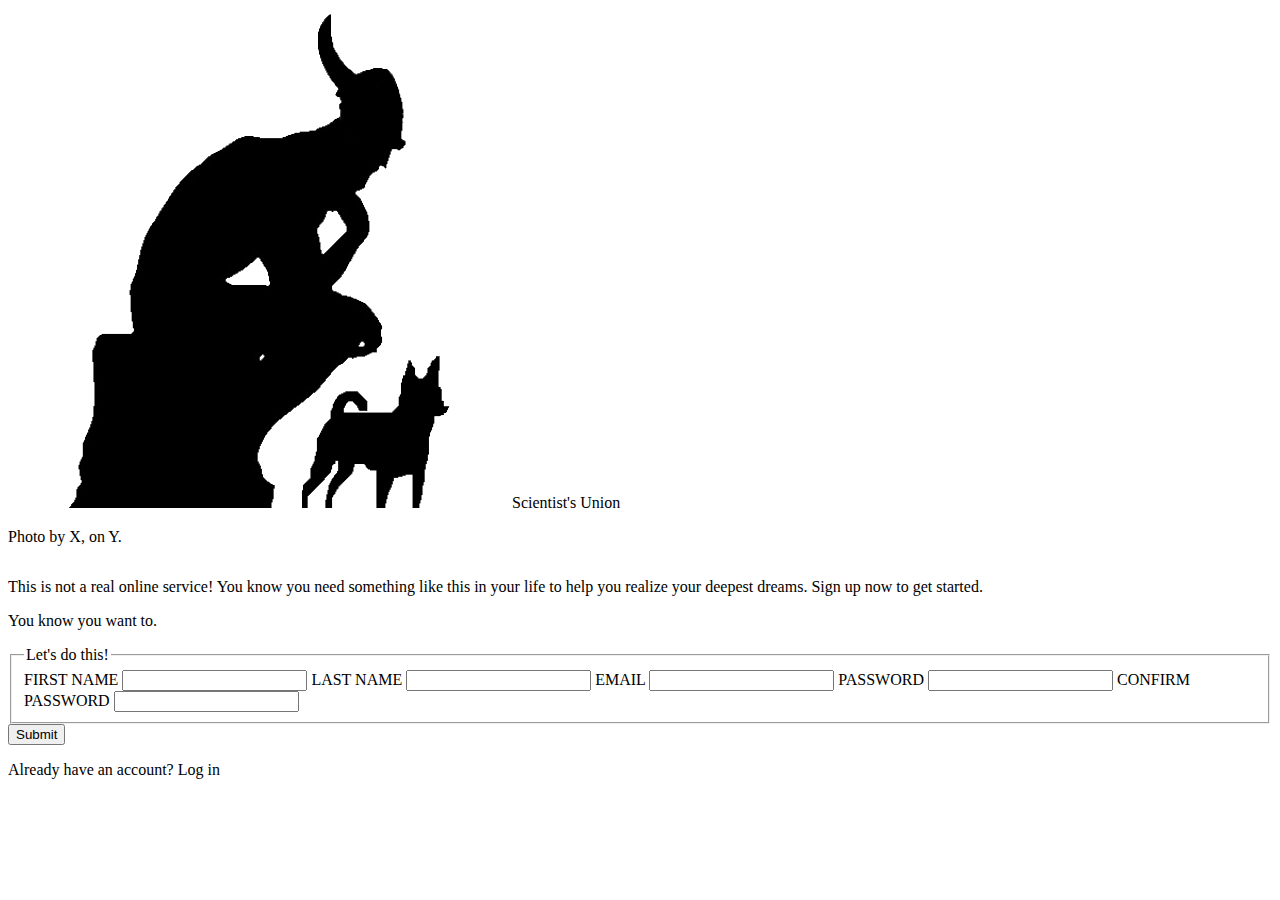
==== form.html @ 8203e1fd "Create basic HTML skeleton" ====
<!DOCTYPE html>
<html lang="en">
<head>
  <meta charset="UTF-8">
  <meta name="viewport" content="width=device-width, initial-scale=1.0">
  <link rel="stylesheet" href="style-form.css">
  <title>Scientist's Union</title>
</head>
<body>
  <div class="logo-bg">
    <div class="logo">
      <img src="PZDLogoAlpha.png">
      <span>Scientist's Union</span>
    </div>
    <div class="photo-credit">
      <p>Photo by X, on Y.</p>
    </div>
  </div>
  <div class="info-form">
    <div class="intro">
      <p>This is not a real online service! You know you need something like this in your life to help you realize your deepest dreams.
      Sign up now to get started.</p>

      <p>You know you want to.</p>
    </div>
    <div class="account-form">
      <form id="user-info">
        <fieldset>
          <legend>Let's do this!</legend>

          <label for="first-name">FIRST NAME</label>
          <input id="first-name" name="first-name"/>
          <label for="last-name">LAST NAME</label>
          <input id="last-name" name="last-name"/>
          <label for="email">EMAIL</label>
          <input id="email" name="email"/>
          <label for="password">PASSWORD</label>
          <input id="password" name="password"/>
          <label for="confirm-password">CONFIRM PASSWORD</label>
          <input id="confirm-password" name="confirm-password"/>
        </fieldset>
      </form>
    </div>
    <div class="submit">
      <input type="submit" form="user-info"/>
      <p>Already have an account? Log in</p>
    </div>
  </div>
  </div>
</body>
</html>
---- style-form.css ----
body {
  display: flex;
  flex-direction: column;
}

.account-form {
  display: flex;
  flex-direction: column;
}
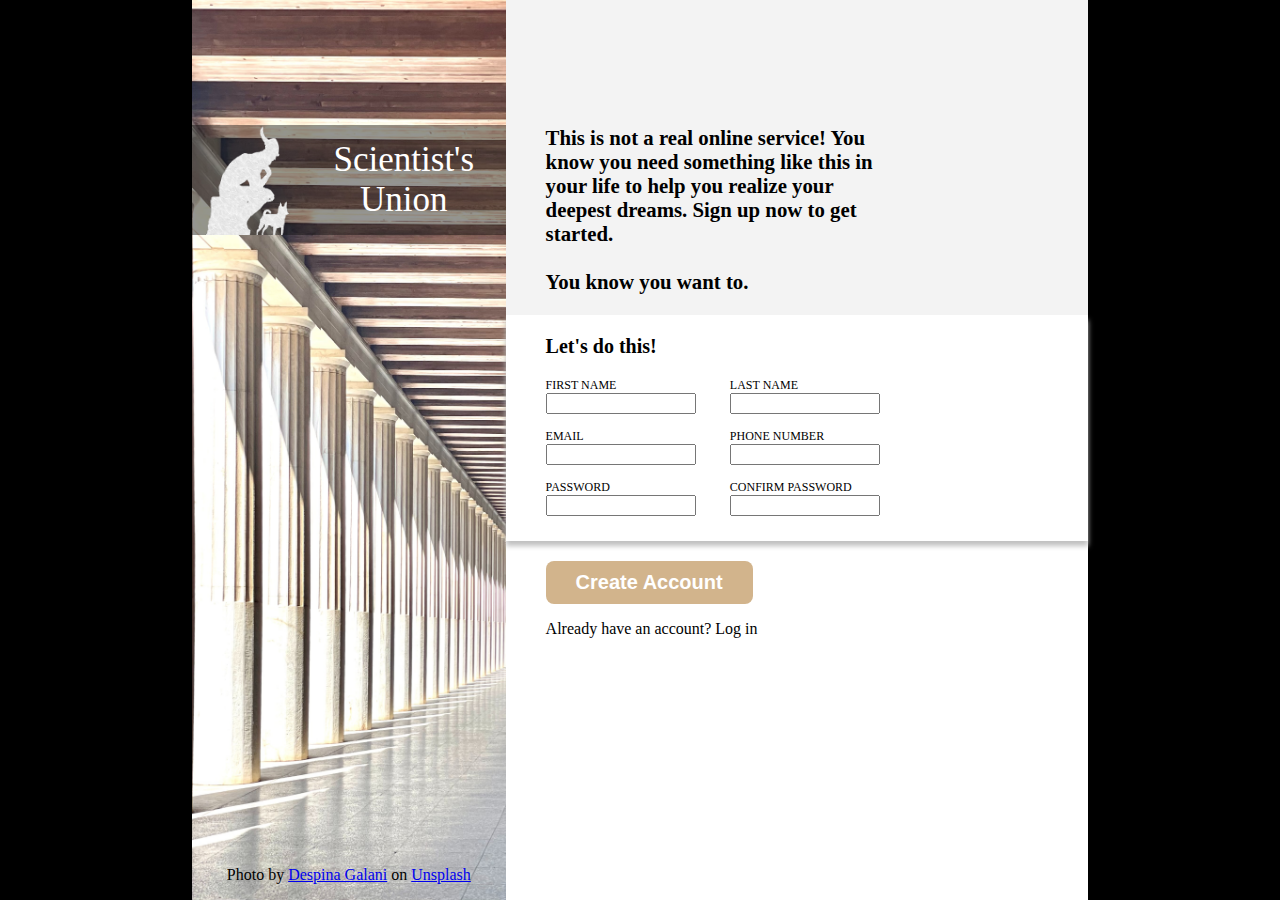
==== commit f75a124f: "Create basic structure/flex positioning and begin styling" ====
--- a/form.html
+++ b/form.html
@@ -9,40 +9,52 @@
 <body>
   <div class="logo-bg">
     <div class="logo">
-      <img src="PZDLogoAlpha.png">
-      <span>Scientist's Union</span>
+      <img id="logo-img" src="Images/PZDLogoAlpha.png" height="110" width="110">
+      <span id="org-name">Scientist's Union</span>
     </div>
     <div class="photo-credit">
-      <p>Photo by X, on Y.</p>
+      <p>Photo by <a href="https://unsplash.com/de/@despinagalani?utm_source=unsplash&utm_medium=referral&utm_content=creditCopyText">Despina Galani</a> on <a href="https://unsplash.com/photos/JSTpIKlrUTQ?utm_source=unsplash&utm_medium=referral&utm_content=creditCopyText">Unsplash</a>
+      </p>
     </div>
   </div>
   <div class="info-form">
     <div class="intro">
       <p>This is not a real online service! You know you need something like this in your life to help you realize your deepest dreams.
-      Sign up now to get started.</p>
+      Sign up now to get started.<br><br>
 
-      <p>You know you want to.</p>
+      You know you want to.</p>
     </div>
     <div class="account-form">
+      <p>Let's do this!</p>
       <form id="user-info">
-        <fieldset>
-          <legend>Let's do this!</legend>
-
+        <div class="single-input">
           <label for="first-name">FIRST NAME</label>
           <input id="first-name" name="first-name"/>
+        </div>
+        <div class="single-input">
           <label for="last-name">LAST NAME</label>
           <input id="last-name" name="last-name"/>
+        </div>
+        <div class="single-input">
           <label for="email">EMAIL</label>
-          <input id="email" name="email"/>
+          <input type="email" name="email"/>
+        </div>
+        <div class="single-input">
+          <label for="phone-number">PHONE NUMBER</label>
+          <input type="tel" id="phone-number" name="phone-number"/>
+        </div>
+        <div class="single-input">
           <label for="password">PASSWORD</label>
-          <input id="password" name="password"/>
+          <input type="password" id="password" name="password"/>
+        </div>
+        <div class="single-input">
           <label for="confirm-password">CONFIRM PASSWORD</label>
-          <input id="confirm-password" name="confirm-password"/>
-        </fieldset>
+          <input type="password" id="confirm-password" name="confirm-password"/>
+        </div>
       </form>
     </div>
     <div class="submit">
-      <input type="submit" form="user-info"/>
+      <button type="submit" form="user-info">Create Account</button>
       <p>Already have an account? Log in</p>
     </div>
   </div>
--- a/style-form.css
+++ b/style-form.css
@@ -1,9 +1,132 @@
 body {
   display: flex;
-  flex-direction: column;
+  flex-direction: row;
+  align-items: stretch;
+  width: 70%;
+  background: white;
+  margin: 0 10%;
+}
+
+html {
+  background-color: black;
+  display: flex;
+  justify-content: center;
+}
+
+html, body {
+  margin: 0;
+  height: 100%;
 }
 
 .account-form {
   display: flex;
   flex-direction: column;
+}
+
+.logo-bg{
+  background-image: url("Images/greek-temple.jpg");
+  background-size: cover;
+  flex: 35%;
+  min-height: 100%;
+
+  display: flex;
+  flex-direction: column;
+  align-items: center;
+}
+
+.logo{
+  justify-self: center;
+  align-self: center;
+  width: 100%;
+  background-color: rgba(14, 14, 14, 0.438);
+  margin-top: 40%;
+  margin-bottom: auto;
+
+  display: flex;
+  align-items: center;
+  justify-content: center;
+}
+
+#logo-img {
+  color: white;
+}
+
+#org-name {
+  color: white;
+  font-size: 35px;
+  text-align: center;
+}
+
+.info-form{
+  flex: 65%;
+  min-height: 100%;
+
+  display: flex;
+  flex-direction: column;
+}
+
+.intro{
+  justify-self: center;
+  align-self: center;
+  width: 100%;
+  background-color: rgb(243, 243, 243);
+  height: 35%;
+
+  display: flex;
+  align-items: end;
+}
+
+.intro p{
+  color: black;
+  font-size: calc(8px + 1vw);
+  font-weight: bold;
+  padding: 0px 200px 0px 40px;
+  margin-top: auto;
+}
+
+.account-form, .submit{
+  padding: 0px 0px 25px 40px;
+}
+
+.account-form {
+  box-shadow: 0px 5px 5px rgb(192, 192, 192);
+}
+
+.account-form p{
+  font-size: 20px;
+  font-weight: bold;
+}
+
+form {
+  display: flex;
+  flex-wrap: wrap;
+  row-gap: 15px;
+  column-gap: 10%;
+  padding: 0px 200px 0px 0px;
+}
+
+.single-input {
+  display: flex;
+  flex-direction: column;
+  width: 40%;
+  min-width: 150px;
+  max-width: 200px;
+}
+
+label {
+  font-size: 12px;
+}
+
+.submit {
+  padding-top: 20px;
+}
+
+.submit button {
+  border: none;
+  color: white;
+  background-color:tan;
+  font-weight: bold;
+  font-size: 20px;
+  border-radius: 8px;
+  padding: 10px 30px;
 }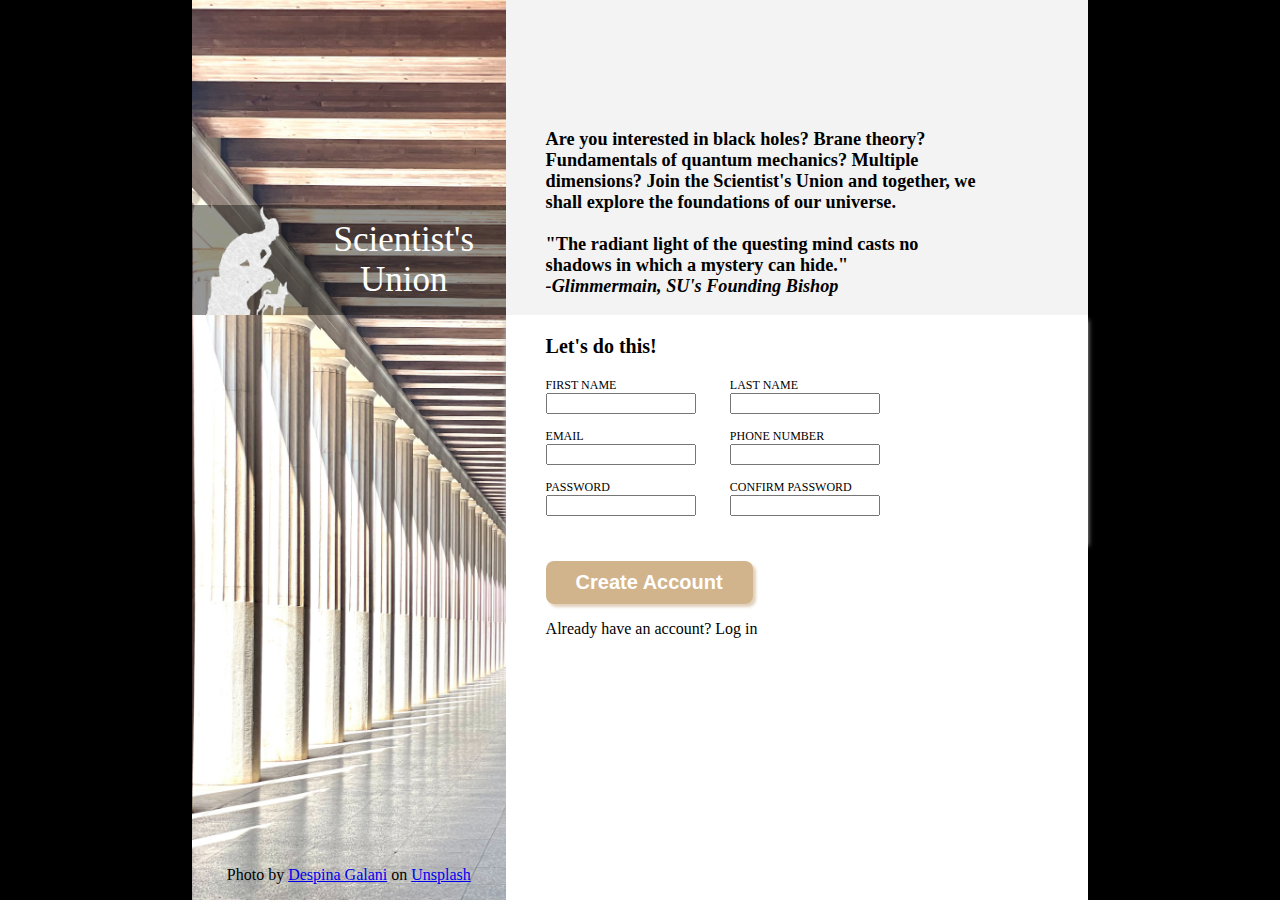
==== commit bc054b06: "Add more styling, change content, polish positioning" ====
--- a/form.html
+++ b/form.html
@@ -19,10 +19,10 @@
   </div>
   <div class="info-form">
     <div class="intro">
-      <p>This is not a real online service! You know you need something like this in your life to help you realize your deepest dreams.
-      Sign up now to get started.<br><br>
+      <p>Are you interested in black holes? Brane theory? Fundamentals of quantum mechanics? Multiple dimensions?
+        Join the Scientist's Union and together, we shall explore the foundations of our universe.<br><br>
 
-      You know you want to.</p>
+        "The radiant light of the questing mind casts no shadows in which a mystery can hide." <br><i>-Glimmermain, SU's Founding Bishop</i></p>
     </div>
     <div class="account-form">
       <p>Let's do this!</p>
--- a/style-form.css
+++ b/style-form.css
@@ -32,6 +32,7 @@
   display: flex;
   flex-direction: column;
   align-items: center;
+  align-content: start;
 }
 
 .logo{
@@ -39,7 +40,7 @@
   align-self: center;
   width: 100%;
   background-color: rgba(14, 14, 14, 0.438);
-  margin-top: 40%;
+  margin-top: calc(35vh - 110px);
   margin-bottom: auto;
 
   display: flex;
@@ -68,24 +69,25 @@
 .intro{
   justify-self: center;
   align-self: center;
-  width: 100%;
   background-color: rgb(243, 243, 243);
   height: 35%;
-
+  width: 100%;
   display: flex;
   align-items: end;
 }
 
 .intro p{
   color: black;
-  font-size: calc(8px + 1vw);
+  font-size: calc(8px + 0.8vw);
   font-weight: bold;
-  padding: 0px 200px 0px 40px;
+  padding: 0px calc(100px + 0.5vw) 0px 40px;
   margin-top: auto;
 }
 
 .account-form, .submit{
   padding: 0px 0px 25px 40px;
+  background-color: white;
+  width: calc(100% - 40px);
 }
 
 .account-form {
@@ -113,12 +115,19 @@
   max-width: 200px;
 }
 
+input:focus {
+  outline: transparent !important;
+  border:1px solid tan;
+  box-shadow: 0 5px 10px rgb(241, 218, 187);
+}
+
 label {
   font-size: 12px;
 }
 
 .submit {
   padding-top: 20px;
+  flex: 1;
 }
 
 .submit button {
@@ -129,4 +138,16 @@
   font-size: 20px;
   border-radius: 8px;
   padding: 10px 30px;
+  box-shadow: 3px 3px 3px rgb(224, 208, 187)
+}
+
+.submit button:hover {
+  background-color:rgb(180, 153, 118);
+  box-shadow: 3px 3px 3px rgb(170, 157, 140)
+}
+
+.submit button:active {
+  background-color:rgb(136, 116, 89);
+  transform: scale(0.98);
+  box-shadow: 2px 2px 1px rgb(122, 113, 101)
 }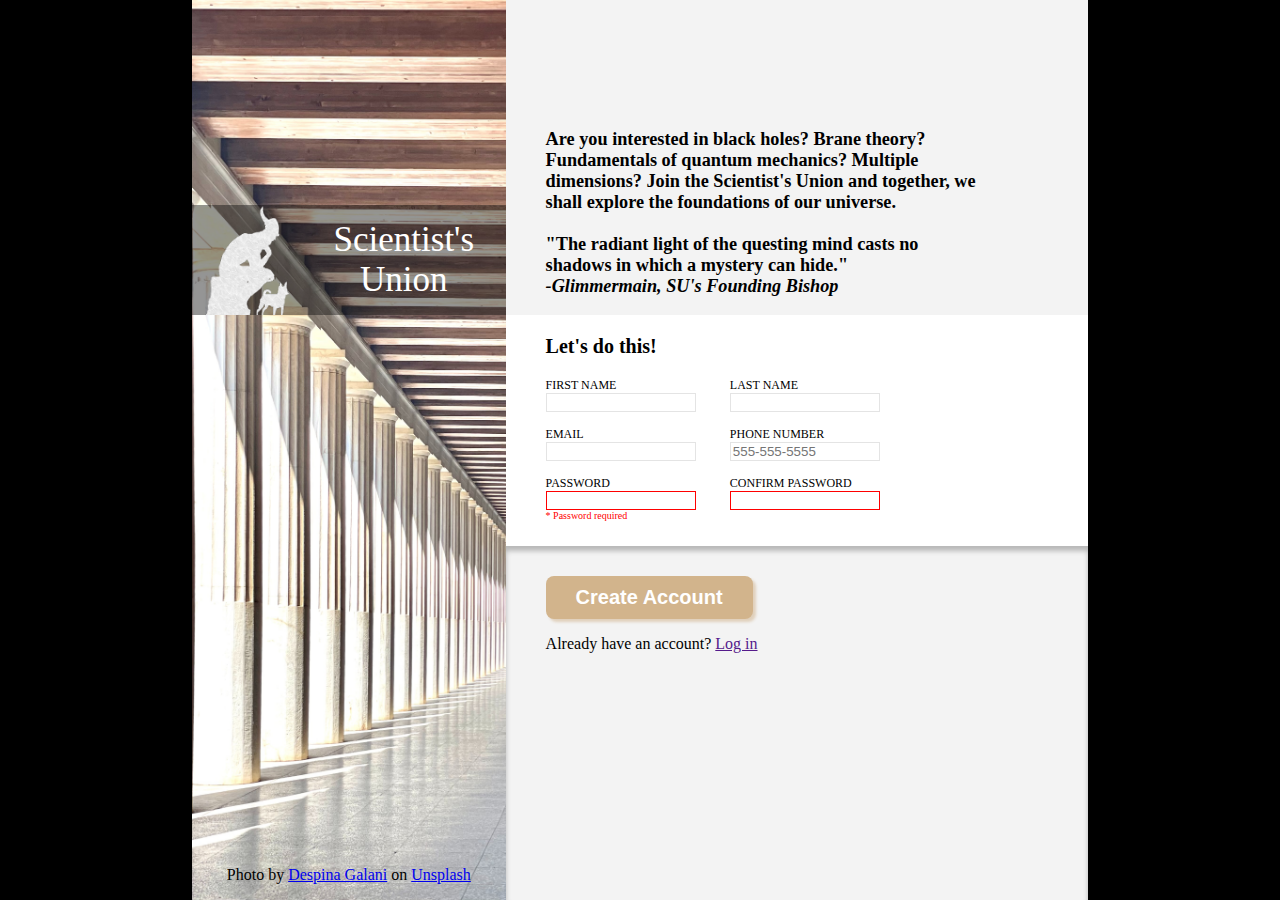
==== commit 263fa6bd: "Polish style/structure more. Add script to confirm password match." ====
--- a/form.html
+++ b/form.html
@@ -4,6 +4,7 @@
   <meta charset="UTF-8">
   <meta name="viewport" content="width=device-width, initial-scale=1.0">
   <link rel="stylesheet" href="style-form.css">
+  <script src="script-form.js"></script>
   <title>Scientist's Union</title>
 </head>
 <body>
@@ -41,21 +42,22 @@
         </div>
         <div class="single-input">
           <label for="phone-number">PHONE NUMBER</label>
-          <input type="tel" id="phone-number" name="phone-number"/>
+          <input type="tel" id="phone-number" pattern="[0-9]{3}-[0-9]{3}-[0-9]{4}" placeholder="555-555-5555" name="phone-number"/>
         </div>
         <div class="single-input">
           <label for="password">PASSWORD</label>
-          <input type="password" id="password" name="password"/>
+          <input type="password" id="password" name="password" required onkeyup='password_check();'/>
+          <span id="password-mismatch-msg">* Password required</span>
         </div>
         <div class="single-input">
           <label for="confirm-password">CONFIRM PASSWORD</label>
-          <input type="password" id="confirm-password" name="confirm-password"/>
+          <input type="password" id="confirm-password" name="confirm-password" required onkeyup='password_check();'/>
         </div>
       </form>
     </div>
     <div class="submit">
       <button type="submit" form="user-info">Create Account</button>
-      <p>Already have an account? Log in</p>
+      <p>Already have an account? <a href="">Log in</a></p>
     </div>
   </div>
   </div>
--- a/style-form.css
+++ b/style-form.css
@@ -69,11 +69,14 @@
 .intro{
   justify-self: center;
   align-self: center;
-  background-color: rgb(243, 243, 243);
   height: 35%;
   width: 100%;
   display: flex;
   align-items: end;
+}
+
+.intro, .submit {
+  background-color: rgb(243, 243, 243);
 }
 
 .intro p{
@@ -86,12 +89,11 @@
 
 .account-form, .submit{
   padding: 0px 0px 25px 40px;
-  background-color: white;
   width: calc(100% - 40px);
 }
 
 .account-form {
-  box-shadow: 0px 5px 5px rgb(192, 192, 192);
+  background-color: white;
 }
 
 .account-form p{
@@ -115,10 +117,27 @@
   max-width: 200px;
 }
 
+input{
+  border:1px solid rgb(228, 228, 228)
+}
+
 input:focus {
   outline: transparent !important;
   border:1px solid tan;
-  box-shadow: 0 5px 10px rgb(241, 218, 187);
+  box-shadow: 0 3px 3px rgb(241, 218, 187);
+}
+
+input:invalid{
+  border:1px solid rgb(255, 0, 0);
+}
+
+input:invalid:focus{
+  box-shadow: 0 3px 3px rgb(255, 166, 166);
+}
+
+#password-mismatch-msg {
+  font-size: 10px;
+  color: red;
 }
 
 label {
@@ -126,7 +145,8 @@
 }
 
 .submit {
-  padding-top: 20px;
+  box-shadow: inset 0px 5px 5px rgb(184, 184, 184);
+  padding-top: 30px;
   flex: 1;
 }
 
